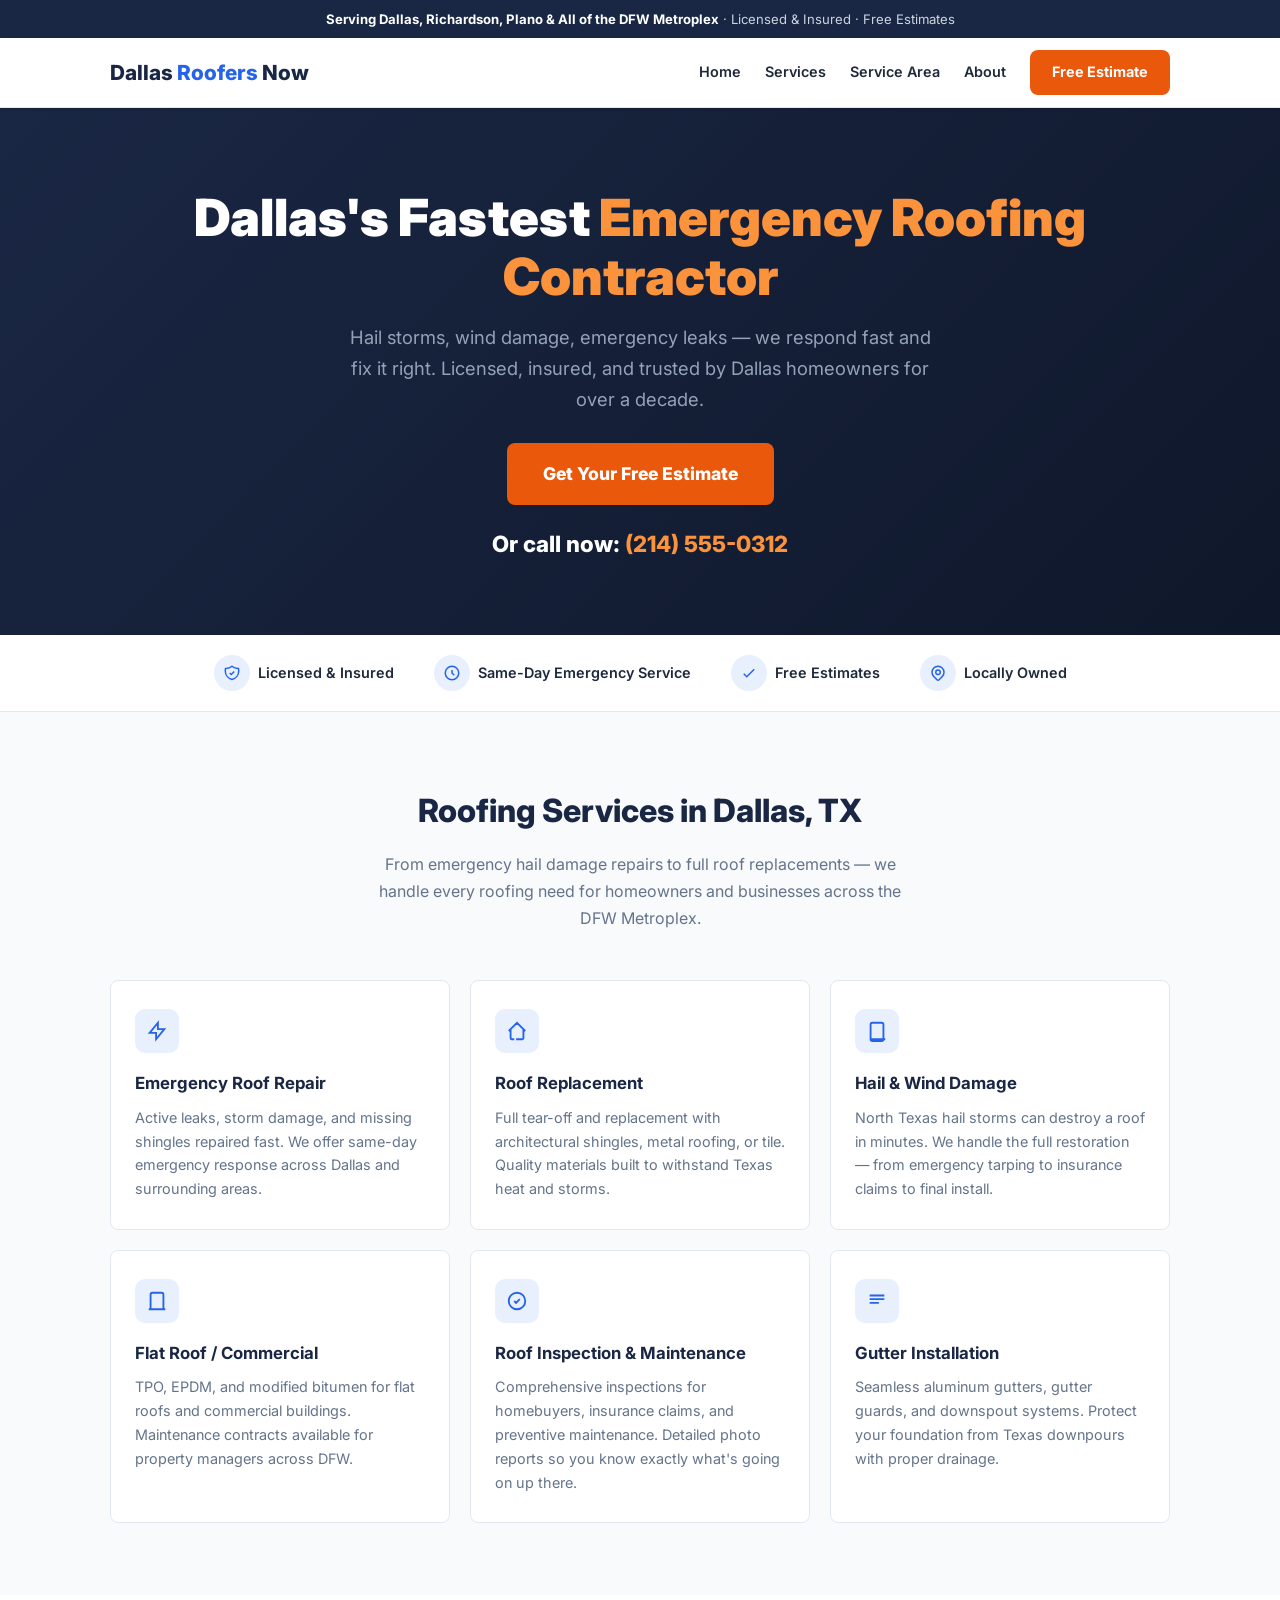
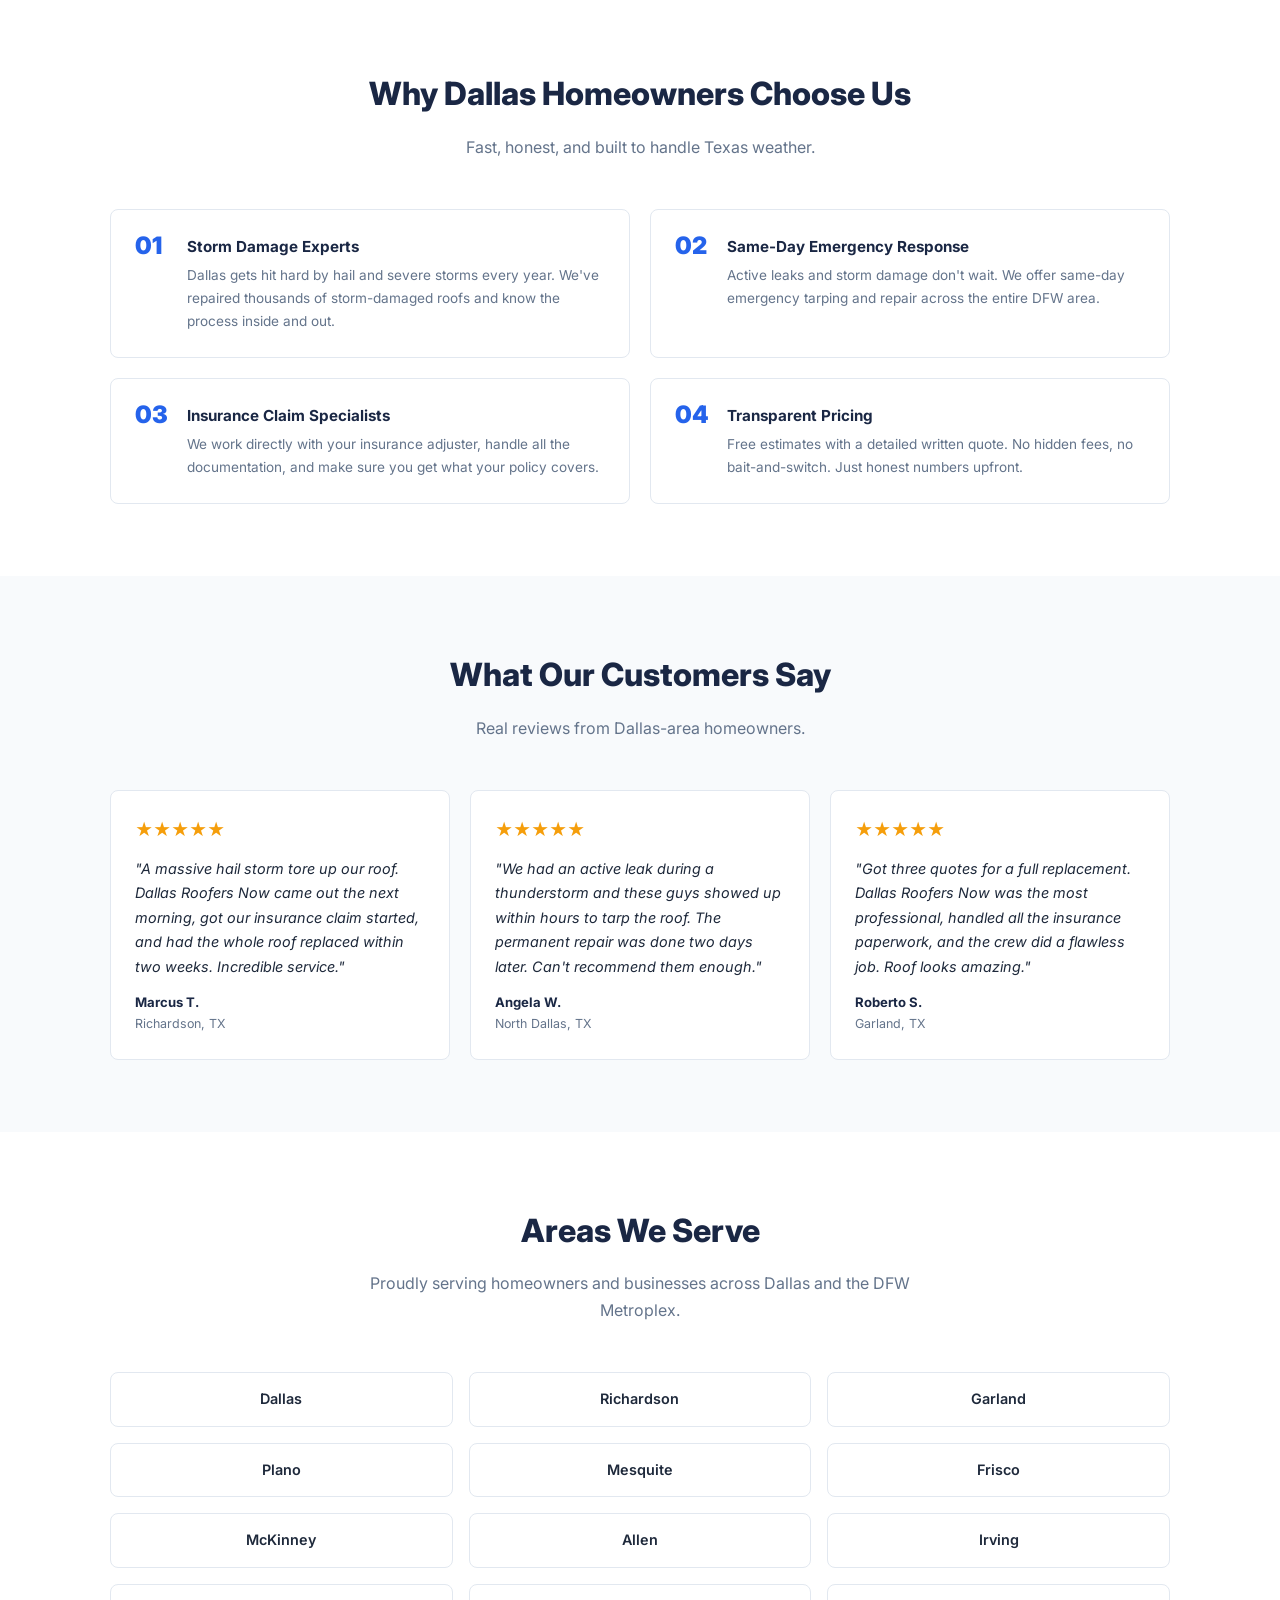
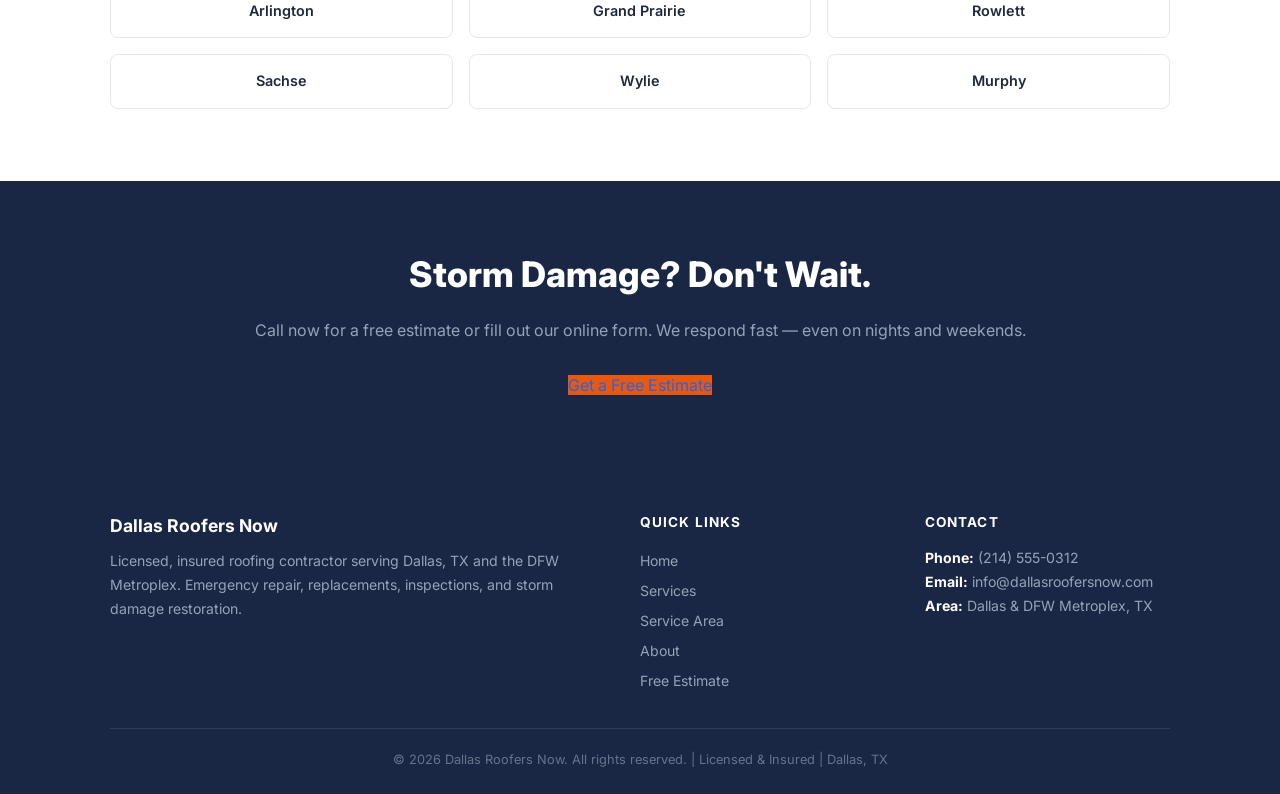
==== index.html @ 176b01c2 "Initial site build" ====
<!DOCTYPE html>
<html lang="en">
<head>
  <meta charset="UTF-8">
  <meta name="viewport" content="width=device-width, initial-scale=1.0">
  <title>Dallas TX Roofing Contractor | Emergency Roof Repair & Storm Damage</title>
  <meta name="description" content="Dallas's fastest emergency roofing contractor. Hail damage, storm repair, roof replacement, and inspections. Licensed & insured. Free estimates. Call (214) 555-0312.">
  <meta name="keywords" content="roof repair Dallas TX, roofing contractor Dallas, emergency roof repair Dallas Texas, hail damage roof Dallas, storm damage roofer DFW">
  <link rel="preconnect" href="https://fonts.googleapis.com">
  <link rel="preconnect" href="https://fonts.gstatic.com" crossorigin>
  <link href="https://fonts.googleapis.com/css2?family=Inter:wght@400;500;600;700;800;900&display=swap" rel="stylesheet">
  <link rel="stylesheet" href="style.css">
</head>
<body>

  <!-- Top Bar -->
  <div class="topbar">
    <strong>Serving Dallas, Richardson, Plano &amp; All of the DFW Metroplex</strong> · Licensed &amp; Insured · Free Estimates
  </div>

  <!-- Header -->
  <header class="site-header">
    <div class="header-inner">
      <a href="index.html" class="site-logo">Dallas <span>Roofers</span> Now</a>
      <nav class="site-nav">
        <a href="index.html">Home</a>
        <a href="services.html">Services</a>
        <a href="areas.html">Service Area</a>
        <a href="about.html">About</a>
        <a href="contact.html" class="btn-cta">Free Estimate</a>
      </nav>
      <button class="hamburger" onclick="document.getElementById('mob-menu').classList.toggle('open')" aria-label="Menu">
        <span></span><span></span><span></span>
      </button>
    </div>
    <nav class="mobile-menu" id="mob-menu">
      <a href="index.html">Home</a>
      <a href="services.html">Services</a>
      <a href="areas.html">Service Area</a>
      <a href="about.html">About</a>
      <a href="contact.html" class="btn-cta">Free Estimate</a>
    </nav>
  </header>

  <!-- Hero -->
  <section class="hero">
    <div class="container">
      <h1>Dallas's Fastest <span class="highlight">Emergency Roofing Contractor</span></h1>
      <p>Hail storms, wind damage, emergency leaks — we respond fast and fix it right. Licensed, insured, and trusted by Dallas homeowners for over a decade.</p>
      <a href="contact.html" class="btn-hero">Get Your Free Estimate</a>
      <div class="hero-phone">Or call now: <a href="tel:+12145550312">(214) 555-0312</a></div>
    </div>
  </section>

  <!-- Trust Bar -->
  <div class="trust-bar">
    <div class="trust-items">
      <div class="trust-item">
        <div class="trust-icon">
          <svg width="18" height="18" fill="none" viewBox="0 0 24 24" stroke="#2563EB" stroke-width="2"><path d="M9 12l2 2 4-4m5.618-4.016A11.955 11.955 0 0112 2.944a11.955 11.955 0 01-8.618 3.04A12.02 12.02 0 003 9c0 5.591 3.824 10.29 9 11.622 5.176-1.332 9-6.03 9-11.622 0-1.042-.133-2.052-.382-3.016z"/></svg>
        </div>
        Licensed &amp; Insured
      </div>
      <div class="trust-item">
        <div class="trust-icon">
          <svg width="18" height="18" fill="none" viewBox="0 0 24 24" stroke="#2563EB" stroke-width="2"><path d="M12 8v4l3 3m6-3a9 9 0 11-18 0 9 9 0 0118 0z"/></svg>
        </div>
        Same-Day Emergency Service
      </div>
      <div class="trust-item">
        <div class="trust-icon">
          <svg width="18" height="18" fill="none" viewBox="0 0 24 24" stroke="#2563EB" stroke-width="2"><path d="M5 13l4 4L19 7"/></svg>
        </div>
        Free Estimates
      </div>
      <div class="trust-item">
        <div class="trust-icon">
          <svg width="18" height="18" fill="none" viewBox="0 0 24 24" stroke="#2563EB" stroke-width="2"><path d="M17.657 16.657L13.414 20.9a2 2 0 01-2.827 0l-4.244-4.243a8 8 0 1111.314 0z"/><path d="M15 11a3 3 0 11-6 0 3 3 0 016 0z"/></svg>
        </div>
        Locally Owned
      </div>
    </div>
  </div>

  <!-- Services Overview -->
  <section class="section">
    <div class="container">
      <h2 class="section-title">Roofing Services in Dallas, TX</h2>
      <p class="section-sub">From emergency hail damage repairs to full roof replacements — we handle every roofing need for homeowners and businesses across the DFW Metroplex.</p>
      <div class="services-grid">
        <div class="service-card">
          <div class="service-icon">
            <svg width="22" height="22" fill="none" viewBox="0 0 24 24" stroke="#2563EB" stroke-width="2"><path d="M13 10V3L4 14h7v7l9-11h-7z"/></svg>
          </div>
          <h3>Emergency Roof Repair</h3>
          <p>Active leaks, storm damage, and missing shingles repaired fast. We offer same-day emergency response across Dallas and surrounding areas.</p>
        </div>
        <div class="service-card">
          <div class="service-icon">
            <svg width="22" height="22" fill="none" viewBox="0 0 24 24" stroke="#2563EB" stroke-width="2"><path d="M3 12l2-2m0 0l7-7 7 7M5 10v10a1 1 0 001 1h3m10-11l2 2m-2-2v10a1 1 0 01-1 1h-3m-4 0h4"/></svg>
          </div>
          <h3>Roof Replacement</h3>
          <p>Full tear-off and replacement with architectural shingles, metal roofing, or tile. Quality materials built to withstand Texas heat and storms.</p>
        </div>
        <div class="service-card">
          <div class="service-icon">
            <svg width="22" height="22" fill="none" viewBox="0 0 24 24" stroke="#2563EB" stroke-width="2"><path d="M19 21V5a2 2 0 00-2-2H7a2 2 0 00-2 2v16m14 0h2m-2 0H5m14 0a2 2 0 01-2 2H7a2 2 0 01-2-2m14 0V9"/></svg>
          </div>
          <h3>Hail &amp; Wind Damage</h3>
          <p>North Texas hail storms can destroy a roof in minutes. We handle the full restoration — from emergency tarping to insurance claims to final install.</p>
        </div>
        <div class="service-card">
          <div class="service-icon">
            <svg width="22" height="22" fill="none" viewBox="0 0 24 24" stroke="#2563EB" stroke-width="2"><path d="M19 21V5a2 2 0 00-2-2H7a2 2 0 00-2 2v16m14 0h2m-2 0H5m-2 0h2"/></svg>
          </div>
          <h3>Flat Roof / Commercial</h3>
          <p>TPO, EPDM, and modified bitumen for flat roofs and commercial buildings. Maintenance contracts available for property managers across DFW.</p>
        </div>
        <div class="service-card">
          <div class="service-icon">
            <svg width="22" height="22" fill="none" viewBox="0 0 24 24" stroke="#2563EB" stroke-width="2"><path d="M9 12l2 2 4-4m6 2a9 9 0 11-18 0 9 9 0 0118 0z"/></svg>
          </div>
          <h3>Roof Inspection &amp; Maintenance</h3>
          <p>Comprehensive inspections for homebuyers, insurance claims, and preventive maintenance. Detailed photo reports so you know exactly what's going on up there.</p>
        </div>
        <div class="service-card">
          <div class="service-icon">
            <svg width="22" height="22" fill="none" viewBox="0 0 24 24" stroke="#2563EB" stroke-width="2"><path d="M4 6h16M4 10h16M4 14h10"/></svg>
          </div>
          <h3>Gutter Installation</h3>
          <p>Seamless aluminum gutters, gutter guards, and downspout systems. Protect your foundation from Texas downpours with proper drainage.</p>
        </div>
      </div>
    </div>
  </section>

  <!-- Why Choose Us -->
  <section class="section" style="background: var(--white);">
    <div class="container">
      <h2 class="section-title">Why Dallas Homeowners Choose Us</h2>
      <p class="section-sub">Fast, honest, and built to handle Texas weather.</p>
      <div class="why-grid">
        <div class="why-card">
          <div class="why-num">01</div>
          <div>
            <h3>Storm Damage Experts</h3>
            <p>Dallas gets hit hard by hail and severe storms every year. We've repaired thousands of storm-damaged roofs and know the process inside and out.</p>
          </div>
        </div>
        <div class="why-card">
          <div class="why-num">02</div>
          <div>
            <h3>Same-Day Emergency Response</h3>
            <p>Active leaks and storm damage don't wait. We offer same-day emergency tarping and repair across the entire DFW area.</p>
          </div>
        </div>
        <div class="why-card">
          <div class="why-num">03</div>
          <div>
            <h3>Insurance Claim Specialists</h3>
            <p>We work directly with your insurance adjuster, handle all the documentation, and make sure you get what your policy covers.</p>
          </div>
        </div>
        <div class="why-card">
          <div class="why-num">04</div>
          <div>
            <h3>Transparent Pricing</h3>
            <p>Free estimates with a detailed written quote. No hidden fees, no bait-and-switch. Just honest numbers upfront.</p>
          </div>
        </div>
      </div>
    </div>
  </section>

  <!-- Testimonials -->
  <section class="section">
    <div class="container">
      <h2 class="section-title">What Our Customers Say</h2>
      <p class="section-sub">Real reviews from Dallas-area homeowners.</p>
      <div class="testimonials-grid">
        <div class="testimonial-card">
          <div class="testimonial-stars">★★★★★</div>
          <p class="testimonial-text">"A massive hail storm tore up our roof. Dallas Roofers Now came out the next morning, got our insurance claim started, and had the whole roof replaced within two weeks. Incredible service."</p>
          <div class="testimonial-name">Marcus T.</div>
          <div class="testimonial-loc">Richardson, TX</div>
        </div>
        <div class="testimonial-card">
          <div class="testimonial-stars">★★★★★</div>
          <p class="testimonial-text">"We had an active leak during a thunderstorm and these guys showed up within hours to tarp the roof. The permanent repair was done two days later. Can't recommend them enough."</p>
          <div class="testimonial-name">Angela W.</div>
          <div class="testimonial-loc">North Dallas, TX</div>
        </div>
        <div class="testimonial-card">
          <div class="testimonial-stars">★★★★★</div>
          <p class="testimonial-text">"Got three quotes for a full replacement. Dallas Roofers Now was the most professional, handled all the insurance paperwork, and the crew did a flawless job. Roof looks amazing."</p>
          <div class="testimonial-name">Roberto S.</div>
          <div class="testimonial-loc">Garland, TX</div>
        </div>
      </div>
    </div>
  </section>

  <!-- Service Areas -->
  <section class="section" style="background: var(--white);">
    <div class="container">
      <h2 class="section-title">Areas We Serve</h2>
      <p class="section-sub">Proudly serving homeowners and businesses across Dallas and the DFW Metroplex.</p>
      <div class="areas-grid">
        <div class="area-tag">Dallas</div>
        <div class="area-tag">Richardson</div>
        <div class="area-tag">Garland</div>
        <div class="area-tag">Plano</div>
        <div class="area-tag">Mesquite</div>
        <div class="area-tag">Frisco</div>
        <div class="area-tag">McKinney</div>
        <div class="area-tag">Allen</div>
        <div class="area-tag">Irving</div>
        <div class="area-tag">Arlington</div>
        <div class="area-tag">Grand Prairie</div>
        <div class="area-tag">Rowlett</div>
        <div class="area-tag">Sachse</div>
        <div class="area-tag">Wylie</div>
        <div class="area-tag">Murphy</div>
      </div>
    </div>
  </section>

  <!-- CTA -->
  <section class="cta-strip">
    <h2>Storm Damage? Don't Wait.</h2>
    <p>Call now for a free estimate or fill out our online form. We respond fast — even on nights and weekends.</p>
    <a href="contact.html" class="btn-hero">Get a Free Estimate</a>
  </section>

  <!-- Footer -->
  <footer class="site-footer">
    <div class="container">
      <div class="footer-grid">
        <div class="footer-brand">
          <strong style="color:#fff; font-size:1.1rem;">Dallas Roofers Now</strong>
          <p>Licensed, insured roofing contractor serving Dallas, TX and the DFW Metroplex. Emergency repair, replacements, inspections, and storm damage restoration.</p>
        </div>
        <div class="footer-links">
          <h4>Quick Links</h4>
          <a href="index.html">Home</a>
          <a href="services.html">Services</a>
          <a href="areas.html">Service Area</a>
          <a href="about.html">About</a>
          <a href="contact.html">Free Estimate</a>
        </div>
        <div class="footer-contact">
          <h4>Contact</h4>
          <p><strong style="color:#fff;">Phone:</strong> (214) 555-0312</p>
          <p><strong style="color:#fff;">Email:</strong> info@dallasroofersnow.com</p>
          <p><strong style="color:#fff;">Area:</strong> Dallas &amp; DFW Metroplex, TX</p>
        </div>
      </div>
      <div class="footer-bottom">
        &copy; 2026 Dallas Roofers Now. All rights reserved. | Licensed &amp; Insured | Dallas, TX
      </div>
    </div>
  </footer>

</body>
</html>
---- style.css ----
/* Waldorf Roofing — Rank & Rent Site */
:root {
  --navy: #1a2744;
  --blue: #2563EB;
  --blue-dark: #1d4ed8;
  --orange: #EA580C;
  --orange-light: #FB923C;
  --bg: #f8fafc;
  --white: #ffffff;
  --text: #1e293b;
  --text-light: #64748b;
  --border: #e2e8f0;
  --radius: 8px;
  --shadow: 0 1px 3px rgba(0,0,0,0.1), 0 1px 2px rgba(0,0,0,0.06);
  --shadow-lg: 0 10px 15px -3px rgba(0,0,0,0.1), 0 4px 6px -4px rgba(0,0,0,0.1);
  --font: 'Inter', system-ui, -apple-system, sans-serif;
}
*, *::before, *::after { box-sizing: border-box; margin: 0; padding: 0; }
html { scroll-behavior: smooth; font-size: 16px; }
body { font-family: var(--font); background: var(--bg); color: var(--text); line-height: 1.7; }
a { color: var(--blue); text-decoration: none; }
img { max-width: 100%; display: block; }
.container { max-width: 1100px; margin: 0 auto; padding: 0 20px; }

/* Top Bar */
.topbar { background: var(--navy); color: #cbd5e1; font-size: 0.82rem; padding: 8px 0; text-align: center; }
.topbar strong { color: #fff; }

/* Header */
.site-header { background: var(--white); border-bottom: 1px solid var(--border); padding: 0; position: sticky; top: 0; z-index: 100; box-shadow: var(--shadow); }
.header-inner { display: flex; align-items: center; justify-content: space-between; padding: 12px 20px; max-width: 1100px; margin: 0 auto; }
.site-logo { font-size: 1.3rem; font-weight: 800; color: var(--navy); }
.site-logo span { color: var(--blue); }
.site-nav { display: flex; gap: 24px; align-items: center; }
.site-nav a { color: var(--text); font-size: 0.9rem; font-weight: 600; transition: color 0.2s; }
.site-nav a:hover { color: var(--blue); }
.site-nav .btn-cta { background: var(--orange); color: #fff; padding: 10px 22px; border-radius: var(--radius); font-weight: 700; font-size: 0.9rem; transition: background 0.2s; }
.site-nav .btn-cta:hover { background: var(--orange-light); }
.hamburger { display: none; background: none; border: none; cursor: pointer; padding: 8px; }
.hamburger span { display: block; width: 24px; height: 2px; background: var(--navy); margin: 5px 0; transition: 0.3s; }
.mobile-menu { display: none; background: var(--white); border-top: 1px solid var(--border); padding: 16px 20px; }
.mobile-menu a { display: block; padding: 10px 0; font-weight: 600; color: var(--text); border-bottom: 1px solid var(--border); }
.mobile-menu .btn-cta { display: inline-block; margin-top: 12px; background: var(--orange); color: #fff; padding: 12px 24px; border-radius: var(--radius); text-align: center; width: 100%; font-weight: 700; }
@media (max-width: 768px) {
  .site-nav { display: none; }
  .hamburger { display: block; }
  .mobile-menu.open { display: block; }
}

/* Hero */
.hero { background: linear-gradient(135deg, var(--navy) 0%, #0f172a 100%); color: #fff; padding: 80px 0 72px; text-align: center; position: relative; overflow: hidden; }
.hero h1 { font-size: clamp(2rem, 5vw, 3.2rem); font-weight: 900; line-height: 1.15; margin-bottom: 16px; }
.hero h1 .highlight { color: var(--orange-light); }
.hero p { font-size: 1.15rem; color: #94a3b8; max-width: 600px; margin: 0 auto 28px; }
.hero .btn-hero { display: inline-block; background: var(--orange); color: #fff; padding: 16px 36px; border-radius: var(--radius); font-weight: 800; font-size: 1.1rem; transition: background 0.2s, transform 0.15s; }
.hero .btn-hero:hover { background: var(--orange-light); transform: translateY(-2px); }
.hero-phone { font-size: 1.4rem; font-weight: 800; color: #fff; margin-top: 20px; }
.hero-phone a { color: var(--orange-light); }

/* Trust Bar */
.trust-bar { background: var(--white); border-bottom: 1px solid var(--border); padding: 20px 0; }
.trust-items { display: flex; justify-content: center; gap: 40px; flex-wrap: wrap; }
.trust-item { display: flex; align-items: center; gap: 8px; font-size: 0.9rem; font-weight: 600; color: var(--text); }
.trust-icon { width: 36px; height: 36px; background: rgba(37,99,235,0.1); border-radius: 50%; display: flex; align-items: center; justify-content: center; }

/* Section */
.section { padding: 72px 0; }
.section-title { font-size: clamp(1.5rem, 3vw, 2rem); font-weight: 800; text-align: center; margin-bottom: 12px; color: var(--navy); }
.section-sub { text-align: center; color: var(--text-light); max-width: 560px; margin: 0 auto 48px; }

/* Services Grid */
.services-grid { display: grid; grid-template-columns: repeat(3, 1fr); gap: 20px; }
@media (max-width: 768px) { .services-grid { grid-template-columns: 1fr; } }
.service-card { background: var(--white); border: 1px solid var(--border); border-radius: var(--radius); padding: 28px 24px; transition: box-shadow 0.2s, transform 0.2s; }
.service-card:hover { box-shadow: var(--shadow-lg); transform: translateY(-3px); }
.service-card h3 { font-size: 1.05rem; font-weight: 700; color: var(--navy); margin-bottom: 8px; }
.service-card p { font-size: 0.9rem; color: var(--text-light); line-height: 1.65; }
.service-icon { width: 44px; height: 44px; background: rgba(37,99,235,0.1); border-radius: 10px; display: flex; align-items: center; justify-content: center; margin-bottom: 16px; }

/* Why Choose Us */
.why-grid { display: grid; grid-template-columns: repeat(2, 1fr); gap: 20px; }
@media (max-width: 640px) { .why-grid { grid-template-columns: 1fr; } }
.why-card { display: flex; gap: 16px; background: var(--white); border: 1px solid var(--border); border-radius: var(--radius); padding: 24px; }
.why-num { font-size: 1.5rem; font-weight: 900; color: var(--blue); line-height: 1; min-width: 36px; }
.why-card h3 { font-size: 0.95rem; font-weight: 700; color: var(--navy); margin-bottom: 4px; }
.why-card p { font-size: 0.85rem; color: var(--text-light); }

/* Testimonials */
.testimonials-grid { display: grid; grid-template-columns: repeat(3, 1fr); gap: 20px; }
@media (max-width: 768px) { .testimonials-grid { grid-template-columns: 1fr; } }
.testimonial-card { background: var(--white); border: 1px solid var(--border); border-radius: var(--radius); padding: 24px; }
.testimonial-stars { color: #f59e0b; font-size: 1.1rem; margin-bottom: 12px; }
.testimonial-text { font-size: 0.9rem; color: var(--text); font-style: italic; margin-bottom: 12px; line-height: 1.7; }
.testimonial-name { font-size: 0.82rem; font-weight: 700; color: var(--navy); }
.testimonial-loc { font-size: 0.78rem; color: var(--text-light); }

/* CTA Strip */
.cta-strip { background: var(--navy); text-align: center; padding: 64px 20px; color: #fff; }
.cta-strip h2 { font-size: clamp(1.5rem, 4vw, 2.2rem); font-weight: 800; margin-bottom: 12px; }
.cta-strip p { color: #94a3b8; margin-bottom: 28px; }
.cta-strip .btn-hero { background: var(--orange); }

/* Areas */
.areas-grid { display: grid; grid-template-columns: repeat(3, 1fr); gap: 16px; }
@media (max-width: 640px) { .areas-grid { grid-template-columns: repeat(2, 1fr); } }
.area-tag { background: var(--white); border: 1px solid var(--border); border-radius: var(--radius); padding: 14px 18px; font-weight: 600; font-size: 0.9rem; text-align: center; }

/* Contact Form */
.contact-grid { display: grid; grid-template-columns: 1fr 1.3fr; gap: 48px; align-items: start; }
@media (max-width: 768px) { .contact-grid { grid-template-columns: 1fr; } }
.contact-info h2 { font-size: 1.4rem; font-weight: 800; color: var(--navy); margin-bottom: 8px; }
.contact-info p { color: var(--text-light); margin-bottom: 24px; }
.info-row { display: flex; align-items: flex-start; gap: 12px; margin-bottom: 16px; }
.info-row strong { display: block; font-size: 0.8rem; text-transform: uppercase; letter-spacing: 0.04em; color: var(--text-light); }
.info-row p { font-weight: 700; color: var(--navy); }
.contact-form { background: var(--white); border: 1px solid var(--border); border-radius: var(--radius); padding: 32px; box-shadow: var(--shadow-lg); }
.contact-form h2 { font-size: 1.2rem; font-weight: 800; color: var(--navy); margin-bottom: 20px; }
.form-row { display: grid; grid-template-columns: 1fr 1fr; gap: 14px; }
@media (max-width: 480px) { .form-row { grid-template-columns: 1fr; } }
.form-group { margin-bottom: 14px; }
.form-group label { display: block; font-size: 0.8rem; font-weight: 700; color: var(--navy); margin-bottom: 4px; text-transform: uppercase; letter-spacing: 0.03em; }
.form-group input, .form-group select, .form-group textarea { width: 100%; padding: 10px 14px; border: 1.5px solid var(--border); border-radius: var(--radius); font-family: var(--font); font-size: 0.92rem; background: var(--bg); transition: border-color 0.2s; outline: none; }
.form-group input:focus, .form-group select:focus, .form-group textarea:focus { border-color: var(--blue); background: #fff; }
.form-group textarea { resize: vertical; min-height: 100px; }
.form-submit { width: 100%; padding: 14px; background: var(--orange); color: #fff; border: none; border-radius: var(--radius); font-family: var(--font); font-size: 1rem; font-weight: 700; cursor: pointer; transition: background 0.2s; }
.form-submit:hover { background: var(--orange-light); }

/* Footer */
.site-footer { background: var(--navy); color: #94a3b8; padding: 48px 0 24px; font-size: 0.88rem; }
.footer-grid { display: grid; grid-template-columns: 2fr 1fr 1fr; gap: 40px; margin-bottom: 32px; }
@media (max-width: 640px) { .footer-grid { grid-template-columns: 1fr; } }
.footer-brand p { margin-top: 8px; line-height: 1.7; }
.footer-links h4, .footer-contact h4 { color: #fff; font-size: 0.85rem; text-transform: uppercase; letter-spacing: 0.08em; margin-bottom: 12px; }
.footer-links a { display: block; color: #94a3b8; padding: 3px 0; transition: color 0.2s; }
.footer-links a:hover { color: #fff; }
.footer-bottom { border-top: 1px solid rgba(255,255,255,0.1); padding-top: 20px; text-align: center; font-size: 0.8rem; color: #64748b; }
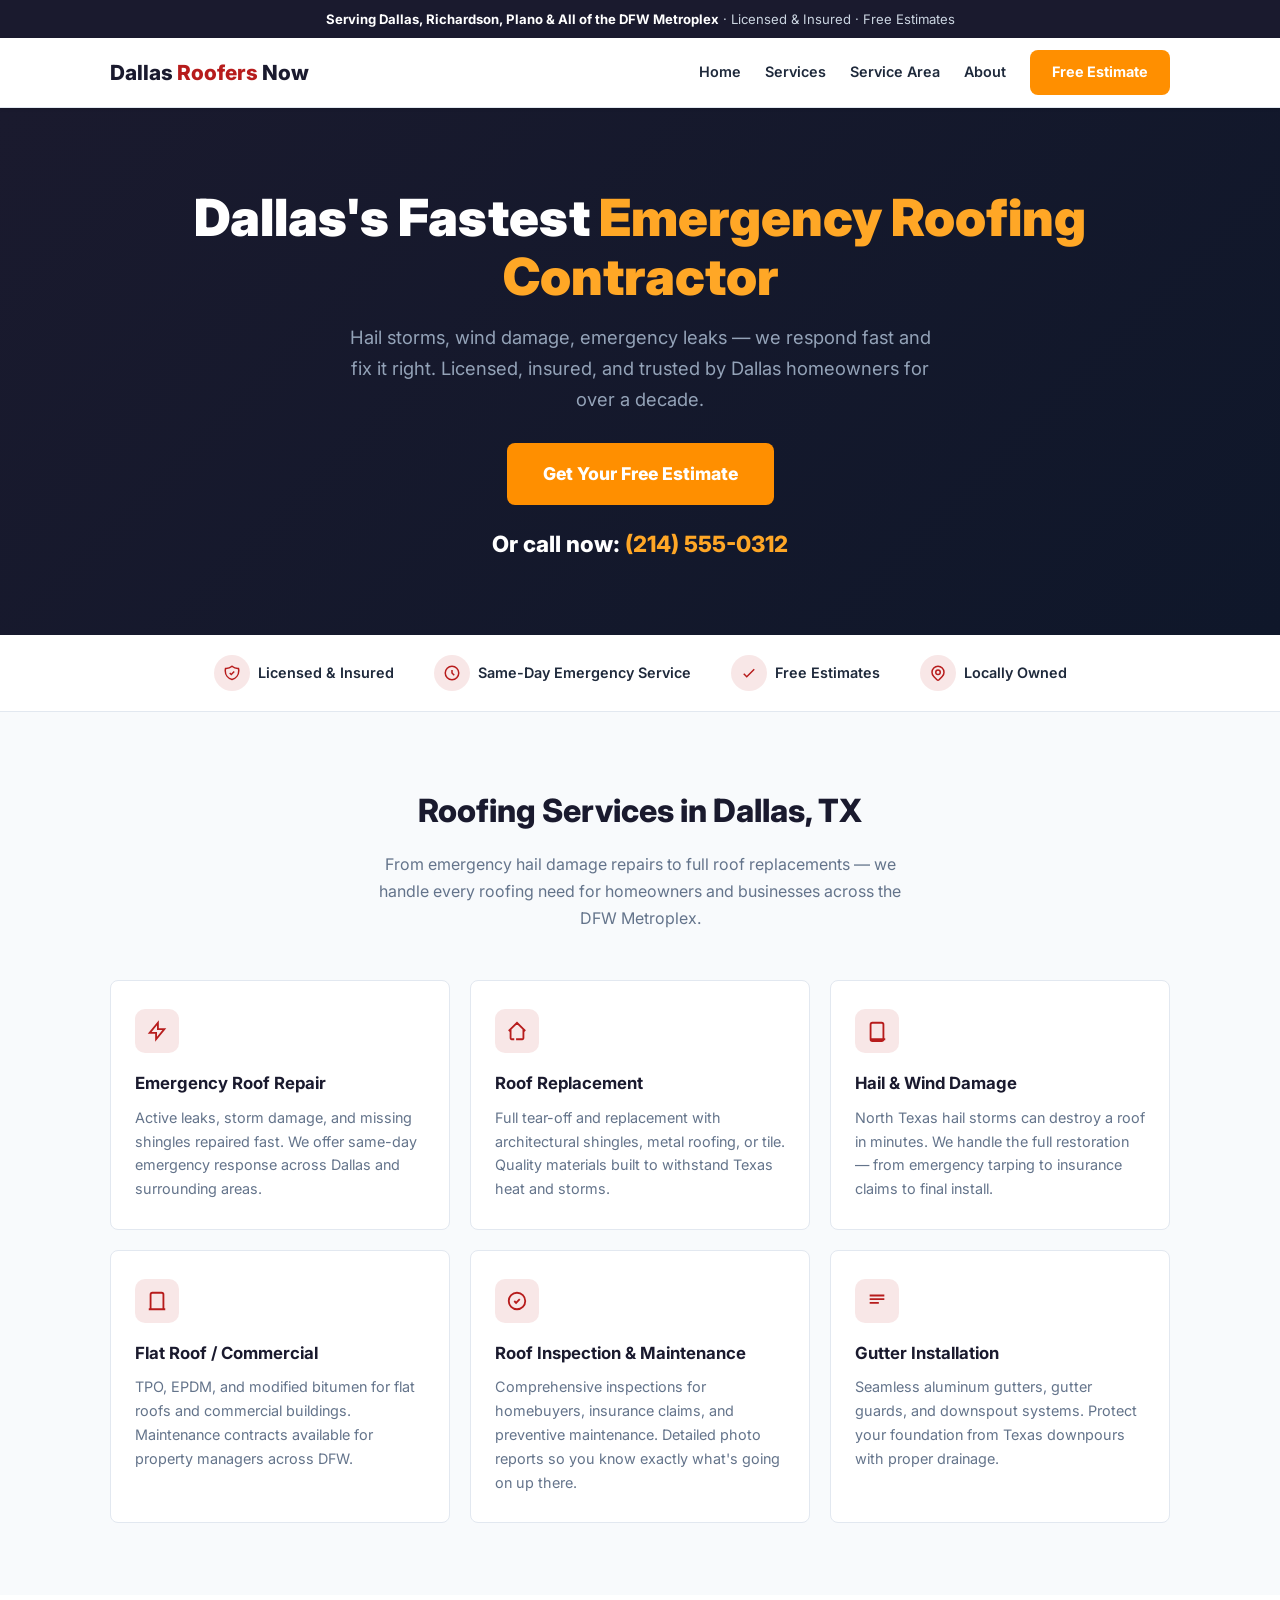
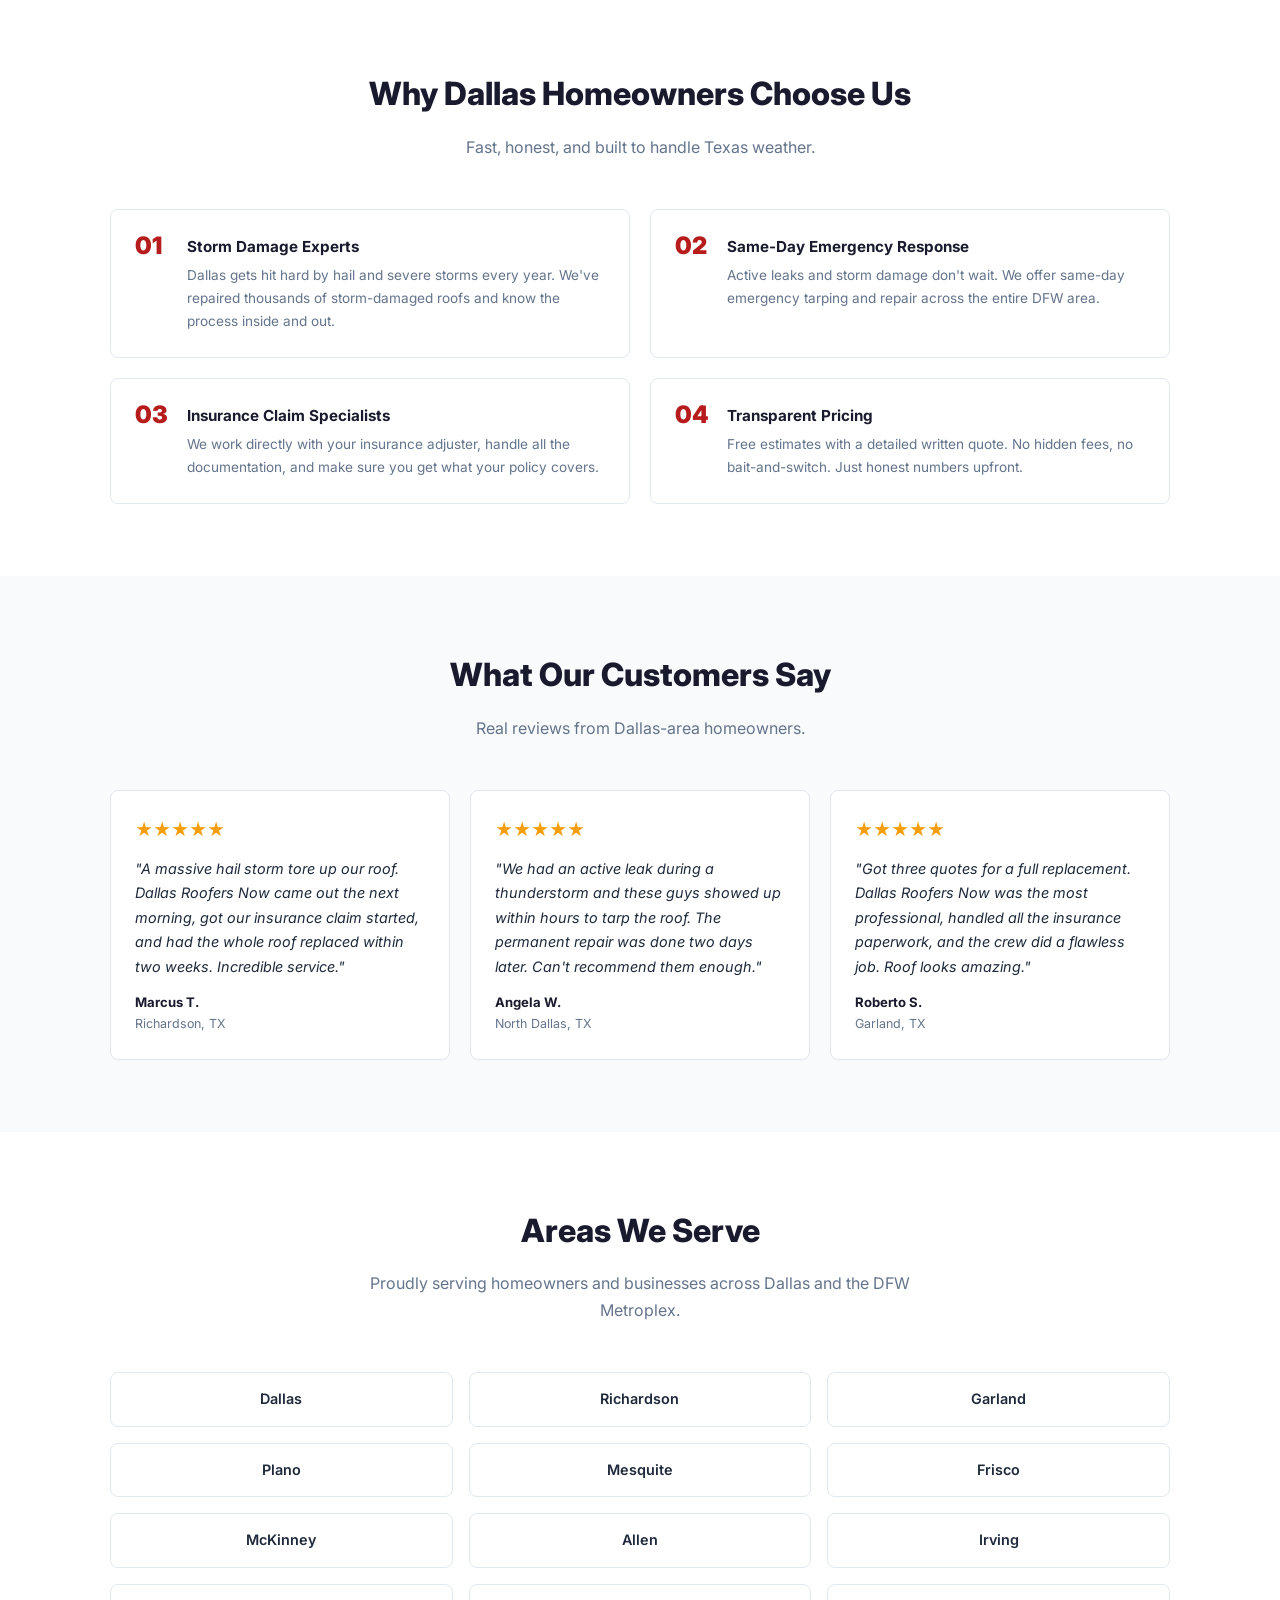
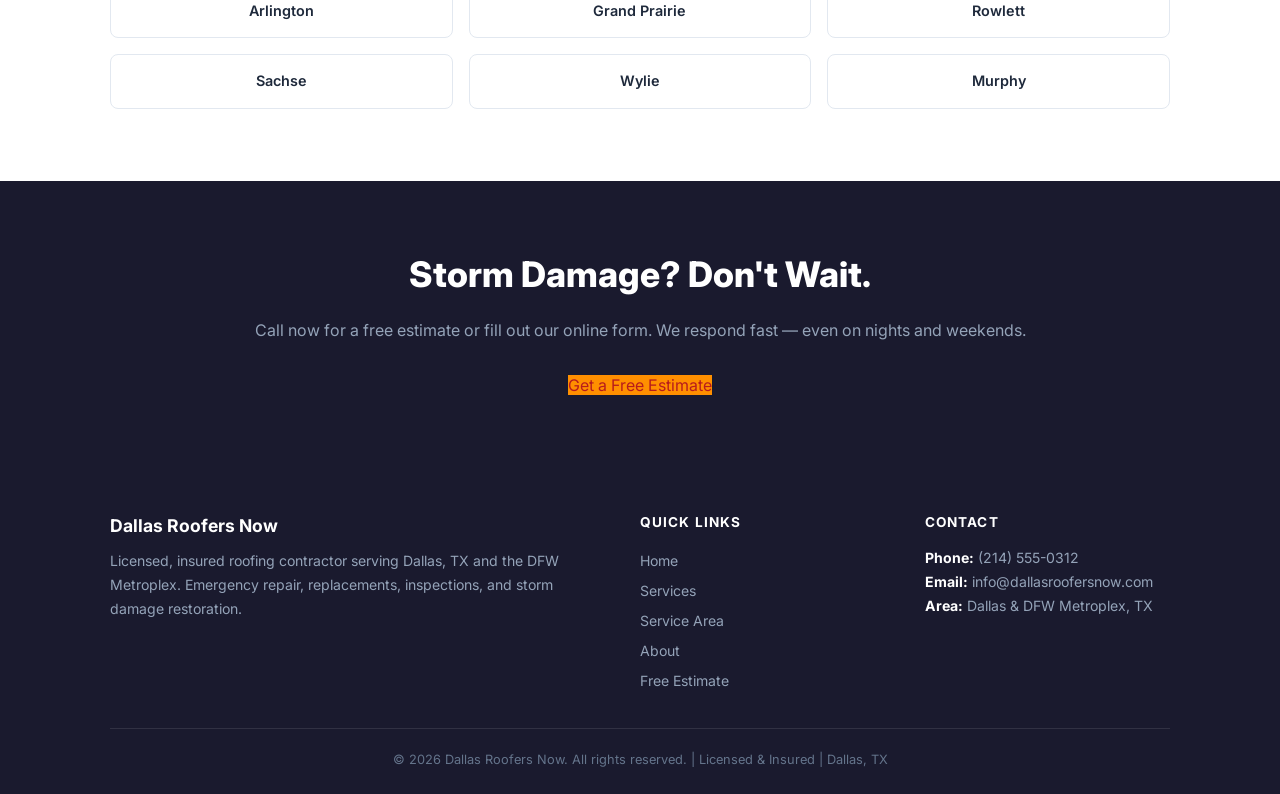
==== commit 788dfea7: "Restyle: trade-specific color palette + SVG icon colors" ====
--- a/index.html
+++ b/index.html
@@ -57,25 +57,25 @@
     <div class="trust-items">
       <div class="trust-item">
         <div class="trust-icon">
-          <svg width="18" height="18" fill="none" viewBox="0 0 24 24" stroke="#2563EB" stroke-width="2"><path d="M9 12l2 2 4-4m5.618-4.016A11.955 11.955 0 0112 2.944a11.955 11.955 0 01-8.618 3.04A12.02 12.02 0 003 9c0 5.591 3.824 10.29 9 11.622 5.176-1.332 9-6.03 9-11.622 0-1.042-.133-2.052-.382-3.016z"/></svg>
+          <svg width="18" height="18" fill="none" viewBox="0 0 24 24" stroke="#b71c1c" stroke-width="2"><path d="M9 12l2 2 4-4m5.618-4.016A11.955 11.955 0 0112 2.944a11.955 11.955 0 01-8.618 3.04A12.02 12.02 0 003 9c0 5.591 3.824 10.29 9 11.622 5.176-1.332 9-6.03 9-11.622 0-1.042-.133-2.052-.382-3.016z"/></svg>
         </div>
         Licensed &amp; Insured
       </div>
       <div class="trust-item">
         <div class="trust-icon">
-          <svg width="18" height="18" fill="none" viewBox="0 0 24 24" stroke="#2563EB" stroke-width="2"><path d="M12 8v4l3 3m6-3a9 9 0 11-18 0 9 9 0 0118 0z"/></svg>
+          <svg width="18" height="18" fill="none" viewBox="0 0 24 24" stroke="#b71c1c" stroke-width="2"><path d="M12 8v4l3 3m6-3a9 9 0 11-18 0 9 9 0 0118 0z"/></svg>
         </div>
         Same-Day Emergency Service
       </div>
       <div class="trust-item">
         <div class="trust-icon">
-          <svg width="18" height="18" fill="none" viewBox="0 0 24 24" stroke="#2563EB" stroke-width="2"><path d="M5 13l4 4L19 7"/></svg>
+          <svg width="18" height="18" fill="none" viewBox="0 0 24 24" stroke="#b71c1c" stroke-width="2"><path d="M5 13l4 4L19 7"/></svg>
         </div>
         Free Estimates
       </div>
       <div class="trust-item">
         <div class="trust-icon">
-          <svg width="18" height="18" fill="none" viewBox="0 0 24 24" stroke="#2563EB" stroke-width="2"><path d="M17.657 16.657L13.414 20.9a2 2 0 01-2.827 0l-4.244-4.243a8 8 0 1111.314 0z"/><path d="M15 11a3 3 0 11-6 0 3 3 0 016 0z"/></svg>
+          <svg width="18" height="18" fill="none" viewBox="0 0 24 24" stroke="#b71c1c" stroke-width="2"><path d="M17.657 16.657L13.414 20.9a2 2 0 01-2.827 0l-4.244-4.243a8 8 0 1111.314 0z"/><path d="M15 11a3 3 0 11-6 0 3 3 0 016 0z"/></svg>
         </div>
         Locally Owned
       </div>
@@ -90,42 +90,42 @@
       <div class="services-grid">
         <div class="service-card">
           <div class="service-icon">
-            <svg width="22" height="22" fill="none" viewBox="0 0 24 24" stroke="#2563EB" stroke-width="2"><path d="M13 10V3L4 14h7v7l9-11h-7z"/></svg>
+            <svg width="22" height="22" fill="none" viewBox="0 0 24 24" stroke="#b71c1c" stroke-width="2"><path d="M13 10V3L4 14h7v7l9-11h-7z"/></svg>
           </div>
           <h3>Emergency Roof Repair</h3>
           <p>Active leaks, storm damage, and missing shingles repaired fast. We offer same-day emergency response across Dallas and surrounding areas.</p>
         </div>
         <div class="service-card">
           <div class="service-icon">
-            <svg width="22" height="22" fill="none" viewBox="0 0 24 24" stroke="#2563EB" stroke-width="2"><path d="M3 12l2-2m0 0l7-7 7 7M5 10v10a1 1 0 001 1h3m10-11l2 2m-2-2v10a1 1 0 01-1 1h-3m-4 0h4"/></svg>
+            <svg width="22" height="22" fill="none" viewBox="0 0 24 24" stroke="#b71c1c" stroke-width="2"><path d="M3 12l2-2m0 0l7-7 7 7M5 10v10a1 1 0 001 1h3m10-11l2 2m-2-2v10a1 1 0 01-1 1h-3m-4 0h4"/></svg>
           </div>
           <h3>Roof Replacement</h3>
           <p>Full tear-off and replacement with architectural shingles, metal roofing, or tile. Quality materials built to withstand Texas heat and storms.</p>
         </div>
         <div class="service-card">
           <div class="service-icon">
-            <svg width="22" height="22" fill="none" viewBox="0 0 24 24" stroke="#2563EB" stroke-width="2"><path d="M19 21V5a2 2 0 00-2-2H7a2 2 0 00-2 2v16m14 0h2m-2 0H5m14 0a2 2 0 01-2 2H7a2 2 0 01-2-2m14 0V9"/></svg>
+            <svg width="22" height="22" fill="none" viewBox="0 0 24 24" stroke="#b71c1c" stroke-width="2"><path d="M19 21V5a2 2 0 00-2-2H7a2 2 0 00-2 2v16m14 0h2m-2 0H5m14 0a2 2 0 01-2 2H7a2 2 0 01-2-2m14 0V9"/></svg>
           </div>
           <h3>Hail &amp; Wind Damage</h3>
           <p>North Texas hail storms can destroy a roof in minutes. We handle the full restoration — from emergency tarping to insurance claims to final install.</p>
         </div>
         <div class="service-card">
           <div class="service-icon">
-            <svg width="22" height="22" fill="none" viewBox="0 0 24 24" stroke="#2563EB" stroke-width="2"><path d="M19 21V5a2 2 0 00-2-2H7a2 2 0 00-2 2v16m14 0h2m-2 0H5m-2 0h2"/></svg>
+            <svg width="22" height="22" fill="none" viewBox="0 0 24 24" stroke="#b71c1c" stroke-width="2"><path d="M19 21V5a2 2 0 00-2-2H7a2 2 0 00-2 2v16m14 0h2m-2 0H5m-2 0h2"/></svg>
           </div>
           <h3>Flat Roof / Commercial</h3>
           <p>TPO, EPDM, and modified bitumen for flat roofs and commercial buildings. Maintenance contracts available for property managers across DFW.</p>
         </div>
         <div class="service-card">
           <div class="service-icon">
-            <svg width="22" height="22" fill="none" viewBox="0 0 24 24" stroke="#2563EB" stroke-width="2"><path d="M9 12l2 2 4-4m6 2a9 9 0 11-18 0 9 9 0 0118 0z"/></svg>
+            <svg width="22" height="22" fill="none" viewBox="0 0 24 24" stroke="#b71c1c" stroke-width="2"><path d="M9 12l2 2 4-4m6 2a9 9 0 11-18 0 9 9 0 0118 0z"/></svg>
           </div>
           <h3>Roof Inspection &amp; Maintenance</h3>
           <p>Comprehensive inspections for homebuyers, insurance claims, and preventive maintenance. Detailed photo reports so you know exactly what's going on up there.</p>
         </div>
         <div class="service-card">
           <div class="service-icon">
-            <svg width="22" height="22" fill="none" viewBox="0 0 24 24" stroke="#2563EB" stroke-width="2"><path d="M4 6h16M4 10h16M4 14h10"/></svg>
+            <svg width="22" height="22" fill="none" viewBox="0 0 24 24" stroke="#b71c1c" stroke-width="2"><path d="M4 6h16M4 10h16M4 14h10"/></svg>
           </div>
           <h3>Gutter Installation</h3>
           <p>Seamless aluminum gutters, gutter guards, and downspout systems. Protect your foundation from Texas downpours with proper drainage.</p>
--- a/style.css
+++ b/style.css
@@ -1,10 +1,10 @@
 /* Waldorf Roofing — Rank & Rent Site */
 :root {
-  --navy: #1a2744;
-  --blue: #2563EB;
-  --blue-dark: #1d4ed8;
-  --orange: #EA580C;
-  --orange-light: #FB923C;
+  --navy: #1a1a2e;
+  --blue: #b71c1c;
+  --blue-dark: #8e0000;
+  --orange: #ff8f00;
+  --orange-light: #ffa726;
   --bg: #f8fafc;
   --white: #ffffff;
   --text: #1e293b;
@@ -61,7 +61,7 @@
 .trust-bar { background: var(--white); border-bottom: 1px solid var(--border); padding: 20px 0; }
 .trust-items { display: flex; justify-content: center; gap: 40px; flex-wrap: wrap; }
 .trust-item { display: flex; align-items: center; gap: 8px; font-size: 0.9rem; font-weight: 600; color: var(--text); }
-.trust-icon { width: 36px; height: 36px; background: rgba(37,99,235,0.1); border-radius: 50%; display: flex; align-items: center; justify-content: center; }
+.trust-icon { width: 36px; height: 36px; background: rgba(183,28,28,0.1); border-radius: 50%; display: flex; align-items: center; justify-content: center; }
 
 /* Section */
 .section { padding: 72px 0; }
@@ -75,7 +75,7 @@
 .service-card:hover { box-shadow: var(--shadow-lg); transform: translateY(-3px); }
 .service-card h3 { font-size: 1.05rem; font-weight: 700; color: var(--navy); margin-bottom: 8px; }
 .service-card p { font-size: 0.9rem; color: var(--text-light); line-height: 1.65; }
-.service-icon { width: 44px; height: 44px; background: rgba(37,99,235,0.1); border-radius: 10px; display: flex; align-items: center; justify-content: center; margin-bottom: 16px; }
+.service-icon { width: 44px; height: 44px; background: rgba(183,28,28,0.1); border-radius: 10px; display: flex; align-items: center; justify-content: center; margin-bottom: 16px; }
 
 /* Why Choose Us */
 .why-grid { display: grid; grid-template-columns: repeat(2, 1fr); gap: 20px; }
